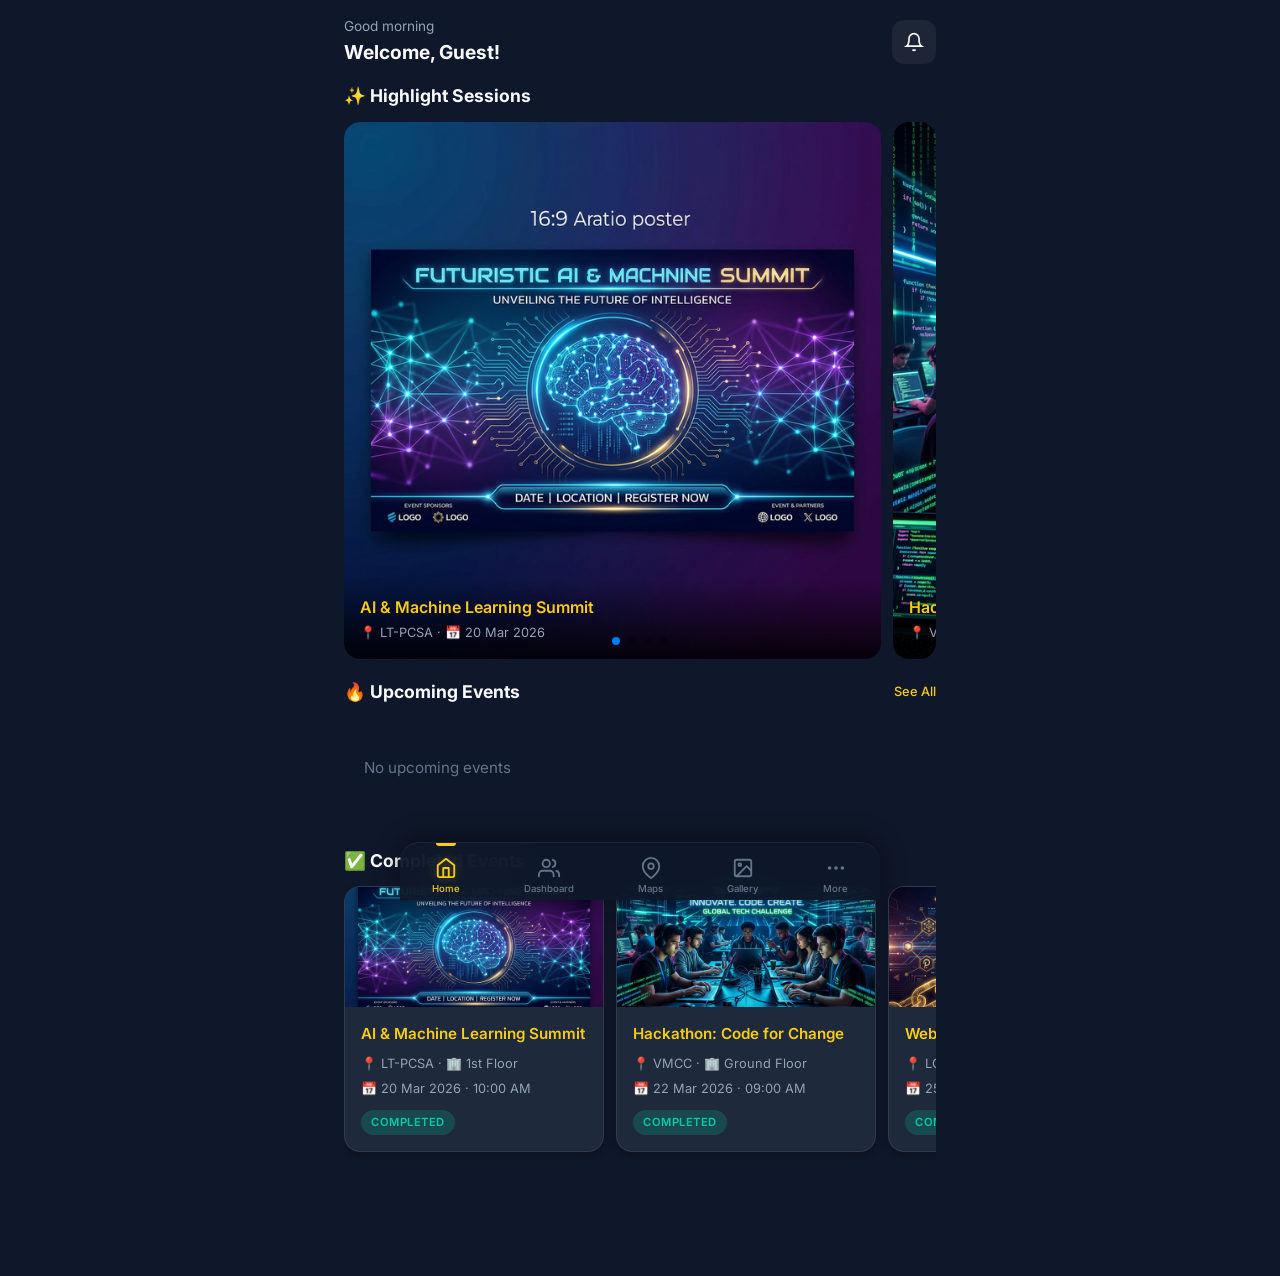
==== index.html @ ccb21870 "First commit" ====
<!DOCTYPE html>
<html lang="en">
<head>
  <meta charset="UTF-8">
  <meta name="viewport" content="width=device-width, initial-scale=1.0, maximum-scale=1.0, user-scalable=no">
  <title>CampusVibe — College Events</title>
  <meta name="description" content="Discover and join exciting college events, hackathons, seminars, and workshops">
  <link rel="stylesheet" href="styles/main.css">
  <link rel="stylesheet" href="https://cdn.jsdelivr.net/npm/swiper@11/swiper-bundle.min.css">
  <link rel="manifest" href="manifest.json">
  <meta name="theme-color" content="#0a0a1a">
</head>
<body>

  <div class="container page">
    <!-- Top Bar -->
    <div class="top-bar">
      <div class="top-bar__greeting">
        <p class="text-sm" id="greetingTime">Good morning</p>
        <h2 id="greetingName">Welcome!</h2>
      </div>
      <div class="top-bar__actions">
        <a href="profile.html" class="btn btn-icon btn-ghost">
          <svg width="20" height="20" viewBox="0 0 24 24" fill="none" stroke="currentColor" stroke-width="2"><path d="M18 8A6 6 0 0 0 6 8c0 7-3 9-3 9h18s-3-2-3-9"/><path d="M13.73 21a2 2 0 0 1-3.46 0"/></svg>
        </a>
      </div>
    </div>

    <!-- Immediate Notices -->
    <div id="noticeSection"></div>

    <!-- Featured Slider -->
    <section class="mb-20">
      <div class="section-title">
        <span>✨ Highlight Sessions</span>
      </div>
      <div class="swiper featured-swiper">
        <div class="swiper-wrapper" id="featuredSlider"></div>
        <div class="swiper-pagination"></div>
      </div>
    </section>

    <!-- Upcoming Events -->
    <section class="mb-20">
      <div class="section-title">
        <span>🔥 Upcoming Events</span>
        <a href="#" class="see-all">See All</a>
      </div>
      <div class="scroll-row" id="upcomingEvents"></div>
    </section>

    <!-- Completed Events -->
    <section class="mb-20">
      <div class="section-title">
        <span>✅ Completed Events</span>
      </div>
      <div class="scroll-row" id="completedEvents"></div>
    </section>
  </div>

  <script src="https://cdn.jsdelivr.net/npm/swiper@11/swiper-bundle.min.js"></script>
  <script src="js/data.js"></script>
  <script src="js/auth.js"></script>
  <script src="js/nav.js"></script>
  <script src="js/home.js"></script>
</body>
</html>
---- styles/main.css ----
/* ============================================================
   main.css — College Event Management Platform Design System
   Mobile-first • Dark Theme • Yellow Accent • Glassmorphism
   ============================================================ */

/* ---------- Google Fonts ---------- */
@import url('https://fonts.googleapis.com/css2?family=Inter:wght@300;400;500;600;700;800&display=swap');

/* ---------- CSS Variables ---------- */
:root {
  --accent:          #FACC15;
  --accent-dark:     #EAB308;
  --accent-glow:     rgba(250, 204, 21, 0.3);
  --bg-primary:      #0F172A;
  --bg-secondary:    #1E293B;
  --bg-card:         #1E293B;
  --bg-card-hover:   #253449;
  --bg-glass:        rgba(30, 41, 59, 0.8);
  --border-glass:    rgba(255, 255, 255, 0.08);
  --text-primary:    #F8FAFC;
  --text-secondary:  #94A3B8;
  --text-muted:      #64748B;
  --success:         #22C55E;
  --danger:          #EF4444;
  --info:            #6366F1;
  --warning:         #F59E0B;
  --radius-sm:       8px;
  --radius-md:       12px;
  --radius-lg:       16px;
  --radius-xl:       24px;
  --radius-full:     50px;
  --shadow-sm:       0 2px 8px rgba(0,0,0,0.3);
  --shadow-md:       0 4px 20px rgba(0,0,0,0.4);
  --shadow-lg:       0 8px 40px rgba(0,0,0,0.5);
  --shadow-glow:     0 0 20px var(--accent-glow);
  --transition:      all 0.25s cubic-bezier(0.4, 0, 0.2, 1);
  --nav-height:      72px;
  --font:            'Inter', -apple-system, BlinkMacSystemFont, sans-serif;
}

/* ---------- Reset ---------- */
*, *::before, *::after { box-sizing: border-box; margin: 0; padding: 0; }

html {
  font-size: 16px;
  scroll-behavior: smooth;
  -webkit-tap-highlight-color: transparent;
}

body {
  font-family: var(--font);
  background: var(--bg-primary);
  color: var(--text-primary);
  min-height: 100vh;
  padding-bottom: calc(var(--nav-height) + 24px);
  line-height: 1.5;
  -webkit-font-smoothing: antialiased;
  -moz-osx-font-smoothing: grayscale;
  overflow-x: hidden;
}

body.no-navbar { padding-bottom: 0; }

a { color: var(--accent); text-decoration: none; transition: var(--transition); }
a:hover { opacity: 0.85; }

img { max-width: 100%; height: auto; display: block; }
ul { list-style: none; }

/* ---------- Scrollbar ---------- */
::-webkit-scrollbar { width: 4px; height: 4px; }
::-webkit-scrollbar-track { background: transparent; }
::-webkit-scrollbar-thumb { background: var(--accent); border-radius: 4px; }

/* ---------- Layout ---------- */
.container { width: 100%; max-width: 480px; margin: 0 auto; padding: 0 16px; }
.page { padding: 12px 0; animation: fadeInUp 0.35s ease; }

/* ---------- Glassmorphism Card ---------- */
.glass-card {
  background: var(--bg-card);
  backdrop-filter: blur(16px);
  -webkit-backdrop-filter: blur(16px);
  border: 1px solid var(--border-glass);
  border-radius: var(--radius-lg);
  padding: 16px;
  box-shadow: var(--shadow-md);
  transition: var(--transition);
}
.glass-card:hover { background: var(--bg-card-hover); box-shadow: var(--shadow-lg); }

/* ---------- Typography ---------- */
.section-title {
  font-size: 1.1rem;
  font-weight: 700;
  margin-bottom: 12px;
  display: flex;
  align-items: center;
  justify-content: space-between;
}
.section-title .see-all { font-size: 0.8rem; font-weight: 500; color: var(--accent); }

h1 { font-size: 1.5rem; font-weight: 800; }
h2 { font-size: 1.25rem; font-weight: 700; }
h3 { font-size: 1.1rem; font-weight: 600; }
.text-accent { color: var(--accent); }
.text-muted  { color: var(--text-secondary); }
.text-sm     { font-size: 0.85rem; }
.text-xs     { font-size: 0.75rem; }

/* ---------- Buttons ---------- */
.btn {
  display: inline-flex;
  align-items: center;
  justify-content: center;
  gap: 8px;
  height: 48px;
  padding: 0 24px;
  border: none;
  border-radius: var(--radius-md);
  font-family: var(--font);
  font-size: 0.9rem;
  font-weight: 600;
  cursor: pointer;
  transition: var(--transition);
  text-align: center;
  line-height: 1;
  white-space: nowrap;
}
.btn:active { transform: scale(0.98); }

.btn-primary {
  background: var(--accent);
  color: #000;
  box-shadow: 0 4px 14px rgba(250, 204, 21, 0.3);
}
.btn-primary:hover { background: var(--accent-dark); box-shadow: 0 6px 20px rgba(250, 204, 21, 0.4); }

.btn-outline {
  background: transparent;
  color: var(--text-primary);
  border: 1px solid #334155;
}
.btn-outline:hover { background: rgba(255,255,255,0.06); border-color: #475569; }

.btn-ghost {
  background: rgba(255,255,255,0.06);
  color: var(--text-primary);
}
.btn-ghost:hover { background: rgba(255,255,255,0.1); }

.btn-danger {
  background: var(--danger);
  color: #fff;
}

.btn-success {
  background: var(--success);
  color: #000;
}

.btn-sm { height: 36px; padding: 0 14px; font-size: 0.8rem; border-radius: var(--radius-sm); }
.btn-block { width: 100%; }
.btn-icon {
  width: 44px; height: 44px; padding: 0; border-radius: var(--radius-md);
  display: inline-flex; align-items: center; justify-content: center;
}

/* ---------- Inputs ---------- */
.form-group { margin-bottom: 16px; }
.form-group label {
  display: block;
  font-size: 0.85rem;
  font-weight: 500;
  color: var(--text-secondary);
  margin-bottom: 6px;
}
.form-input, .form-select, .form-textarea {
  width: 100%;
  height: 48px;
  padding: 0 16px;
  background: rgba(15, 23, 42, 0.6);
  border: 1px solid #334155;
  border-radius: var(--radius-md);
  color: var(--text-primary);
  font-family: var(--font);
  font-size: 0.9rem;
  transition: var(--transition);
  outline: none;
}
.form-input::placeholder { color: var(--text-muted); }
.form-input:focus, .form-select:focus, .form-textarea:focus {
  border-color: var(--accent);
  box-shadow: 0 0 0 3px rgba(250, 204, 21, 0.15);
}
.form-select { appearance: none; cursor: pointer; }
.form-textarea { resize: vertical; min-height: 80px; height: auto; padding: 14px 16px; }

/* ---------- Badges ---------- */
.badge {
  display: inline-flex;
  align-items: center;
  padding: 4px 10px;
  border-radius: var(--radius-full);
  font-size: 0.7rem;
  font-weight: 600;
  text-transform: uppercase;
  letter-spacing: 0.5px;
}
.badge--upcoming { background: rgba(108, 99, 255, 0.2); color: #a29bfe; }
.badge--completed { background: rgba(0, 201, 167, 0.2); color: #00C9A7; }
.badge--live { background: rgba(255, 71, 87, 0.2); color: #FF4757; }
.badge--admin { background: rgba(255, 212, 0, 0.2); color: var(--accent); }
.badge--teacher { background: rgba(0, 201, 167, 0.2); color: #00C9A7; }
.badge--student { background: rgba(108, 99, 255, 0.2); color: #6C63FF; }
.badge--category {
  background: rgba(255,255,255,0.08);
  color: var(--text-secondary);
  cursor: pointer;
  transition: var(--transition);
}
.badge--category.active,
.badge--category:hover {
  background: var(--accent);
  color: #000;
}

/* ---------- Top Bar ---------- */
.top-bar {
  display: flex;
  align-items: center;
  justify-content: space-between;
  padding: 16px 0;
}
.top-bar__greeting .text-sm { color: var(--text-secondary); }
.top-bar__greeting h2 { font-size: 1.2rem; margin-top: 2px; }
.top-bar__actions { display: flex; gap: 8px; }

/* ---------- Event Card ---------- */
.event-card {
  background: var(--bg-card);
  border: 1px solid var(--border-glass);
  border-radius: var(--radius-lg);
  overflow: hidden;
  box-shadow: var(--shadow-sm);
  transition: var(--transition);
  cursor: pointer;
}
.event-card:hover { transform: translateY(-3px); box-shadow: var(--shadow-md); }
.event-card__image {
  width: 100%;
  height: 160px;
  object-fit: cover;
  background: linear-gradient(135deg, #1E293B, #0F172A);
}
.event-card__body { padding: 16px; }
.event-card__title {
  font-size: 0.95rem;
  font-weight: 600;
  margin-bottom: 8px;
  display: -webkit-box;
  -webkit-line-clamp: 2;
  line-clamp: 2;
  -webkit-box-orient: vertical;
  overflow: hidden;
}
.event-card__meta {
  display: flex;
  flex-direction: column;
  gap: 6px;
  font-size: 0.8rem;
  color: var(--text-secondary);
}
.event-card__meta span { display: flex; align-items: center; gap: 8px; }
.event-card__footer {
  display: flex;
  justify-content: space-between;
  align-items: center;
  margin-top: 12px;
}

/* Horizontal scroll card (smaller) */
.event-card--horizontal {
  min-width: 260px;
  flex-shrink: 0;
}
.event-card--horizontal .event-card__image { height: 120px; }

/* ---------- Swiper / Slider ---------- */
.swiper { width: 100%; border-radius: var(--radius-lg); overflow: hidden; }
.swiper-slide { border-radius: var(--radius-lg); overflow: hidden; }
.swiper-pagination-bullet { background: rgba(255,255,255,0.4); opacity: 1; }
.swiper-pagination-bullet-active { background: var(--accent); width: 20px; border-radius: 10px; }

.slider-card {
  position: relative;
  height: 200px;
  border-radius: var(--radius-lg);
  overflow: hidden;
}
.slider-card__img {
  width: 100%;
  height: 100%;
  object-fit: cover;
}
.slider-card__overlay {
  position: absolute;
  bottom: 0;
  left: 0;
  right: 0;
  padding: 16px;
  background: linear-gradient(transparent, rgba(0,0,0,0.85));
}
.slider-card__overlay h3 { font-size: 1rem; margin-bottom: 4px; }
.slider-card__overlay p  { font-size: 0.8rem; color: var(--text-secondary); }

/* ---------- Horizontal Scroll Container ---------- */
.scroll-row {
  display: flex;
  gap: 12px;
  overflow-x: auto;
  padding-bottom: 8px;
  scroll-snap-type: x mandatory;
}
.scroll-row > * { scroll-snap-align: start; }
.scroll-row::-webkit-scrollbar { display: none; }

/* ---------- Category Pills ---------- */
.category-pills {
  display: flex;
  gap: 8px;
  overflow-x: auto;
  padding: 8px 0;
}
.category-pills::-webkit-scrollbar { display: none; }

/* ---------- Bottom Navigation ---------- */
.bottom-nav {
  position: fixed;
  bottom: 0;
  left: 50%;
  transform: translateX(-50%);
  width: 100%;
  max-width: 480px;
  display: flex;
  justify-content: space-around;
  align-items: center;
  padding: 10px 0 env(safe-area-inset-bottom, 8px);
  background: rgba(15, 23, 42, 0.92);
  backdrop-filter: blur(24px);
  -webkit-backdrop-filter: blur(24px);
  border-top: 1px solid rgba(255,255,255,0.06);
  border-radius: 20px 20px 0 0;
  box-shadow: 0 -4px 24px rgba(0,0,0,0.4);
  z-index: 1000;
}
.bottom-nav__item {
  display: flex;
  flex-direction: column;
  align-items: center;
  gap: 3px;
  color: var(--text-muted);
  font-size: 0.6rem;
  font-weight: 500;
  transition: var(--transition);
  padding: 4px 10px;
  position: relative;
}
.bottom-nav__item svg { width: 22px; height: 22px; }
.bottom-nav__item.active,
.bottom-nav__item:hover {
  color: var(--accent);
}
.bottom-nav__item.active::after {
  content: '';
  position: absolute;
  top: -10px;
  width: 20px;
  height: 3px;
  background: var(--accent);
  border-radius: 0 0 3px 3px;
}
.bottom-nav__item.active svg { filter: drop-shadow(0 0 6px var(--accent-glow)); }

/* ---------- Login Page ---------- */
.login-page {
  min-height: 100vh;
  display: flex;
  flex-direction: column;
  justify-content: center;
  align-items: center;
  padding: 24px;
}
.login-card {
  width: 100%;
  max-width: 400px;
  text-align: center;
}
.login-card__logo {
  width: 80px;
  height: 80px;
  margin: 0 auto 16px;
  background: var(--accent);
  border-radius: var(--radius-xl);
  display: flex;
  align-items: center;
  justify-content: center;
  font-size: 2rem;
  box-shadow: var(--shadow-glow);
}
.login-card h1 { margin-bottom: 4px; }
.login-card .subtitle { color: var(--text-secondary); font-size: 0.9rem; margin-bottom: 32px; }
.login-card .form-group { text-align: left; }
.login-card__divider {
  display: flex;
  align-items: center;
  gap: 12px;
  margin: 20px 0;
  color: var(--text-muted);
  font-size: 0.8rem;
}
.login-card__divider::before,
.login-card__divider::after {
  content: '';
  flex: 1;
  height: 1px;
  background: rgba(255,255,255,0.1);
}
.login-card__footer { margin-top: 24px; font-size: 0.85rem; color: var(--text-secondary); }
.login-card__footer a { font-weight: 600; }
.login-card__error {
  background: rgba(255,71,87,0.1);
  border: 1px solid rgba(255,71,87,0.3);
  color: var(--danger);
  padding: 10px;
  border-radius: var(--radius-md);
  font-size: 0.85rem;
  margin-bottom: 16px;
  display: none;
}

/* ---------- Profile Page ---------- */
.profile-header {
  text-align: center;
  padding: 24px 0;
}
.profile-avatar {
  width: 100px;
  height: 100px;
  border-radius: 50%;
  margin: 0 auto 16px;
  background: linear-gradient(135deg, var(--accent), #FF6B35);
  display: flex;
  align-items: center;
  justify-content: center;
  font-size: 2.5rem;
  font-weight: 700;
  color: #000;
  box-shadow: 0 0 30px var(--accent-glow);
}
.profile-name { font-size: 1.3rem; font-weight: 700; margin-bottom: 4px; }
.profile-email { color: var(--text-secondary); font-size: 0.9rem; }
.profile-actions {
  display: flex;
  flex-direction: column;
  gap: 10px;
  margin-top: 20px;
}
.profile-action {
  display: flex;
  align-items: center;
  gap: 14px;
  padding: 16px;
  background: var(--bg-glass);
  border: 1px solid var(--border-glass);
  border-radius: var(--radius-lg);
  cursor: pointer;
  transition: var(--transition);
}
.profile-action:hover { background: var(--bg-card-hover); }
.profile-action__icon {
  width: 44px;
  height: 44px;
  border-radius: var(--radius-md);
  display: flex;
  align-items: center;
  justify-content: center;
  font-size: 1.2rem;
}
.profile-action__text { flex: 1; }
.profile-action__text h4 { font-size: 0.95rem; font-weight: 600; }
.profile-action__text p { font-size: 0.8rem; color: var(--text-secondary); }
.profile-action__arrow { color: var(--text-muted); font-size: 1.2rem; }

/* ---------- Venue Cards ---------- */
.venue-grid {
  display: grid;
  grid-template-columns: repeat(2, 1fr);
  gap: 12px;
}
.venue-card {
  background: var(--bg-card);
  border: 1px solid var(--border-glass);
  border-radius: var(--radius-lg);
  padding: 20px;
  text-align: center;
  box-shadow: var(--shadow-sm);
  transition: var(--transition);
}
.venue-card:hover { background: var(--bg-card-hover); transform: translateY(-3px); box-shadow: var(--shadow-md); }
.venue-card__icon { font-size: 2.8rem; margin-bottom: 12px; }
.venue-card__name { font-size: 0.95rem; font-weight: 600; margin-bottom: 6px; }
.venue-card__building { font-size: 0.78rem; color: var(--text-secondary); margin-bottom: 12px; }
.venue-card__capacity { font-size: 0.72rem; color: var(--text-muted); margin-bottom: 12px; }

/* ---------- FAQ Accordion ---------- */
.accordion { display: flex; flex-direction: column; gap: 8px; }
.accordion-item {
  background: var(--bg-glass);
  border: 1px solid var(--border-glass);
  border-radius: var(--radius-md);
  overflow: hidden;
}
.accordion-header {
  display: flex;
  align-items: center;
  justify-content: space-between;
  padding: 16px;
  cursor: pointer;
  transition: var(--transition);
  font-weight: 600;
  font-size: 0.95rem;
}
.accordion-header:hover { background: var(--bg-card-hover); }
.accordion-header .icon { transition: transform 0.3s; color: var(--accent); }
.accordion-item.active .accordion-header .icon { transform: rotate(45deg); }
.accordion-body {
  max-height: 0;
  overflow: hidden;
  transition: max-height 0.4s ease;
}
.accordion-body__inner { padding: 0 16px 16px; color: var(--text-secondary); font-size: 0.9rem; line-height: 1.7; }

/* ---------- Social Icons ---------- */
.social-icons {
  display: flex;
  justify-content: center;
  gap: 16px;
  margin-top: 16px;
}
.social-icon {
  width: 44px; height: 44px;
  border-radius: 50%;
  display: flex; align-items: center; justify-content: center;
  background: rgba(255,255,255,0.08);
  color: var(--text-primary);
  font-size: 1.2rem;
  transition: var(--transition);
}
.social-icon:hover { background: var(--accent); color: #000; }

/* ---------- Dashboard Stats ---------- */
.stats-grid {
  display: grid;
  grid-template-columns: repeat(2, 1fr);
  gap: 12px;
  margin-bottom: 20px;
}
.stat-card {
  background: var(--bg-card);
  border: 1px solid var(--border-glass);
  border-radius: var(--radius-lg);
  padding: 16px;
  text-align: center;
  box-shadow: var(--shadow-sm);
}
.stat-card__value {
  font-size: 1.8rem;
  font-weight: 800;
  color: var(--accent);
  line-height: 1;
}
.stat-card__label {
  font-size: 0.75rem;
  color: var(--text-secondary);
  margin-top: 6px;
  text-transform: uppercase;
  letter-spacing: 0.5px;
}

/* ---------- Data Table ---------- */
.data-list { display: flex; flex-direction: column; gap: 10px; }
.data-item {
  background: var(--bg-card);
  border: 1px solid var(--border-glass);
  border-radius: var(--radius-lg);
  padding: 16px;
  box-shadow: var(--shadow-sm);
  transition: var(--transition);
}
.data-item:hover { background: var(--bg-card-hover); }
.data-item__header {
  display: flex;
  justify-content: space-between;
  align-items: flex-start;
  margin-bottom: 8px;
}
.data-item__title { font-weight: 600; font-size: 0.95rem; flex: 1; }
.data-item__actions { display: flex; gap: 6px; }
.data-item__meta { font-size: 0.8rem; color: var(--text-secondary); margin-top: 4px; }

/* ---------- Student List Inside Event ---------- */
.student-list { margin-top: 10px; }
.student-chip {
  display: inline-flex;
  align-items: center;
  gap: 6px;
  padding: 6px 12px;
  background: rgba(108,99,255,0.15);
  border-radius: var(--radius-full);
  font-size: 0.8rem;
  margin: 4px 4px 4px 0;
}
.student-chip .remove-btn {
  background: none; border: none; color: var(--danger);
  cursor: pointer; font-size: 1rem; line-height: 1;
  padding: 0 2px;
}

/* ---------- Event Detail Page ---------- */
.event-detail__hero {
  position: relative;
  height: 240px;
  border-radius: 0 0 var(--radius-xl) var(--radius-xl);
  overflow: hidden;
}
.event-detail__hero img {
  width: 100%;
  height: 100%;
  object-fit: cover;
}
.event-detail__hero-overlay {
  position: absolute;
  inset: 0;
  background: linear-gradient(transparent 40%, rgba(10,10,26,0.95));
}
.event-detail__back {
  position: absolute;
  top: 16px;
  left: 16px;
  z-index: 2;
}
.event-detail__content { padding: 20px 16px; margin-top: -40px; position: relative; z-index: 2; }
.event-detail__title { font-size: 1.3rem; font-weight: 700; margin-bottom: 12px; }
.event-detail__info {
  display: flex;
  flex-direction: column;
  gap: 8px;
  margin-bottom: 20px;
}
.event-detail__info-item {
  display: flex;
  align-items: center;
  gap: 10px;
  font-size: 0.9rem;
  color: var(--text-secondary);
}
.event-detail__info-item svg { width: 18px; height: 18px; color: var(--accent); flex-shrink: 0; }
.event-detail__description {
  font-size: 0.9rem;
  color: var(--text-secondary);
  line-height: 1.7;
  margin-bottom: 24px;
}
.event-detail__speaker {
  display: flex;
  align-items: center;
  gap: 14px;
  padding: 16px;
  background: var(--bg-glass);
  border: 1px solid var(--border-glass);
  border-radius: var(--radius-lg);
  margin-bottom: 24px;
}
.event-detail__speaker-avatar {
  width: 56px;
  height: 56px;
  border-radius: 50%;
  background: linear-gradient(135deg, var(--info), #a29bfe);
  display: flex;
  align-items: center;
  justify-content: center;
  font-size: 1.5rem;
  font-weight: 700;
  color: #fff;
  flex-shrink: 0;
}
.event-detail__speaker-info h4 { font-size: 0.95rem; }
.event-detail__speaker-info p { font-size: 0.8rem; color: var(--text-secondary); }
.event-detail__actions { display: flex; gap: 10px; }

/* ---------- Search Bar ---------- */
.search-bar {
  position: relative;
  margin-bottom: 16px;
}
.search-bar input { padding-left: 44px; }
.search-bar svg {
  position: absolute;
  left: 14px;
  top: 50%;
  transform: translateY(-50%);
  width: 18px;
  height: 18px;
  color: var(--text-muted);
}

/* ---------- Tabs ---------- */
.tabs {
  display: flex;
  gap: 0;
  margin-bottom: 16px;
  background: rgba(255,255,255,0.04);
  border-radius: var(--radius-full);
  padding: 4px;
}
.tab {
  flex: 1;
  padding: 10px;
  text-align: center;
  border-radius: var(--radius-full);
  font-size: 0.85rem;
  font-weight: 600;
  color: var(--text-secondary);
  cursor: pointer;
  transition: var(--transition);
  border: none;
  background: none;
  font-family: var(--font);
}
.tab.active { background: var(--accent); color: #000; }
.tab:hover:not(.active) { color: var(--text-primary); }

/* ---------- Empty State ---------- */
.empty-state {
  text-align: center;
  padding: 40px 20px;
  color: var(--text-muted);
}
.empty-state__icon { font-size: 3rem; margin-bottom: 12px; }
.empty-state__text { font-size: 0.95rem; }

/* ---------- Toast ---------- */
.toast {
  position: fixed;
  top: 20px;
  left: 50%;
  transform: translateX(-50%) translateY(-100px);
  padding: 14px 24px;
  border-radius: var(--radius-full);
  font-size: 0.9rem;
  font-weight: 500;
  z-index: 9999;
  display: flex;
  align-items: center;
  gap: 12px;
  transition: transform 0.3s ease;
  max-width: 90%;
}
.toast.show { transform: translateX(-50%) translateY(0); }
.toast--success { background: var(--success); color: #000; }
.toast--error   { background: var(--danger); color: #fff; }
.toast--info    { background: var(--info); color: #fff; }
.toast__close {
  background: none; border: none; color: inherit;
  font-size: 1.2rem; cursor: pointer; padding: 0;
  line-height: 1;
}

/* ---------- Modal ---------- */
.modal-overlay {
  position: fixed;
  inset: 0;
  background: rgba(0,0,0,0.6);
  backdrop-filter: blur(4px);
  display: flex;
  align-items: flex-end;
  justify-content: center;
  z-index: 2000;
  opacity: 0;
  transition: opacity 0.3s;
}
.modal-overlay.show { opacity: 1; }
.modal {
  width: 100%;
  max-width: 480px;
  max-height: 85vh;
  background: var(--bg-primary);
  border: 1px solid var(--border-glass);
  border-radius: var(--radius-xl) var(--radius-xl) 0 0;
  overflow-y: auto;
  transform: translateY(100%);
  transition: transform 0.35s cubic-bezier(0.32, 0.72, 0, 1);
}
.modal-overlay.show .modal { transform: translateY(0); }
.modal__header {
  display: flex;
  justify-content: space-between;
  align-items: center;
  padding: 20px;
  border-bottom: 1px solid rgba(255,255,255,0.06);
  position: sticky;
  top: 0;
  background: var(--bg-primary);
  z-index: 1;
}
.modal__close {
  background: rgba(255,255,255,0.06); border: none; color: var(--text-secondary);
  width: 36px; height: 36px; border-radius: var(--radius-sm);
  font-size: 1.3rem; cursor: pointer; display: flex; align-items: center; justify-content: center;
  transition: var(--transition);
}
.modal__close:hover { background: rgba(255,255,255,0.1); }
.modal__body { padding: 20px; }
.modal__footer { padding: 16px 20px; border-top: 1px solid rgba(255,255,255,0.06); }

/* ---------- Animations ---------- */
@keyframes fadeInUp {
  from { opacity: 0; transform: translateY(20px); }
  to   { opacity: 1; transform: translateY(0); }
}
@keyframes fadeIn {
  from { opacity: 0; }
  to   { opacity: 1; }
}
@keyframes slideUp {
  from { transform: translateY(100%); }
  to   { transform: translateY(0); }
}
@keyframes pulse {
  0%, 100% { transform: scale(1); }
  50%      { transform: scale(1.05); }
}
@keyframes shimmer {
  0%   { background-position: -200px 0; }
  100% { background-position: calc(200px + 100%) 0; }
}

.animate-fadeIn   { animation: fadeIn 0.4s ease; }
.animate-fadeInUp { animation: fadeInUp 0.4s ease; }
.animate-pulse    { animation: pulse 2s infinite; }

/* Staggered animation for lists */
.stagger > *:nth-child(1) { animation-delay: 0.05s; }
.stagger > *:nth-child(2) { animation-delay: 0.1s; }
.stagger > *:nth-child(3) { animation-delay: 0.15s; }
.stagger > *:nth-child(4) { animation-delay: 0.2s; }
.stagger > *:nth-child(5) { animation-delay: 0.25s; }
.stagger > *:nth-child(6) { animation-delay: 0.3s; }

/* ---------- Utility ---------- */
.mt-8  { margin-top: 8px; }
.mt-12 { margin-top: 12px; }
.mt-16 { margin-top: 16px; }
.mt-20 { margin-top: 20px; }
.mt-24 { margin-top: 24px; }
.mb-8  { margin-bottom: 8px; }
.mb-12 { margin-bottom: 12px; }
.mb-16 { margin-bottom: 16px; }
.mb-20 { margin-bottom: 20px; }
.flex { display: flex; }
.flex-col { flex-direction: column; }
.items-center { align-items: center; }
.justify-between { justify-content: space-between; }
.gap-8 { gap: 8px; }
.gap-12 { gap: 12px; }
.gap-16 { gap: 16px; }
.hidden { display: none !important; }

/* ---------- Image placeholder ---------- */
.img-placeholder {
  width: 100%;
  height: 100%;
  background: linear-gradient(135deg, #1E293B 0%, #0F172A 50%, #1E293B 100%);
  display: flex;
  align-items: center;
  justify-content: center;
  color: var(--text-muted);
  font-size: 2rem;
}

/* ---------- Loading Skeleton ---------- */
.skeleton {
  background: linear-gradient(90deg, #1E293B 25%, #2D3B50 50%, #1E293B 75%);
  background-size: 200% 100%;
  animation: shimmer 1.5s infinite;
  border-radius: var(--radius-md);
}
.skeleton--text { height: 14px; margin-bottom: 8px; width: 80%; }
.skeleton--title { height: 20px; margin-bottom: 12px; width: 60%; }
.skeleton--img { width: 100%; height: 160px; border-radius: var(--radius-lg); }
.skeleton--card { width: 100%; height: 200px; border-radius: var(--radius-lg); }

/* ---------- Registration Tabs ---------- */
.register-card { max-width: 440px; }
.register-tabs {
  display: flex;
  gap: 0;
  margin-bottom: 24px;
  background: rgba(255,255,255,0.04);
  border-radius: var(--radius-full);
  padding: 4px;
}
.register-tab {
  flex: 1;
  padding: 12px 8px;
  text-align: center;
  border-radius: var(--radius-full);
  font-size: 0.85rem;
  font-weight: 600;
  color: var(--text-secondary);
  cursor: pointer;
  transition: var(--transition);
  border: none;
  background: none;
  font-family: var(--font);
}
.register-tab.active {
  background: var(--accent);
  color: #000;
  box-shadow: var(--shadow-glow);
}
.register-tab:hover:not(.active) {
  color: var(--text-primary);
  background: rgba(255,255,255,0.06);
}

.coordinator-section {
  background: rgba(255,255,255,0.04);
  border: 1px solid rgba(255,255,255,0.08);
  border-radius: var(--radius-md);
  padding: 16px;
  margin-bottom: 16px;
}
.coordinator-section__title {
  font-size: 0.9rem;
  font-weight: 600;
  color: var(--accent);
  margin-bottom: 14px;
  padding-bottom: 8px;
  border-bottom: 1px solid rgba(255,255,255,0.06);
}

/* ---------- Coordinator Cards (Teacher Dashboard) ---------- */
.coordinator-cards {
  display: grid;
  grid-template-columns: repeat(2, 1fr);
  gap: 12px;
  margin-bottom: 20px;
}

.coordinator-card {
  padding: 18px 16px;
  display: flex;
  flex-direction: column;
  gap: 8px;
}

.coordinator-card__badge {
  font-size: 0.7rem;
  font-weight: 600;
  text-transform: uppercase;
  letter-spacing: 0.06em;
  color: var(--accent);
  background: rgba(255, 212, 0, 0.1);
  padding: 4px 10px;
  border-radius: var(--radius-full);
  align-self: flex-start;
}

.coordinator-card__name {
  font-size: 1rem;
  font-weight: 600;
  color: var(--text-primary);
}

.coordinator-card__phone {
  font-size: 0.85rem;
  color: var(--text-secondary);
}

/* ---------- Multi-Teacher Checkbox List ---------- */
.teacher-checkbox-list {
  display: flex;
  flex-direction: column;
  gap: 6px;
  max-height: 200px;
  overflow-y: auto;
  padding: 4px 0;
}

.teacher-checkbox {
  display: flex;
  align-items: center;
  gap: 10px;
  padding: 10px 12px;
  background: rgba(255,255,255,0.03);
  border: 1px solid rgba(255,255,255,0.08);
  border-radius: var(--radius-md);
  cursor: pointer;
  transition: var(--transition);
}

.teacher-checkbox:hover {
  background: rgba(255,255,255,0.06);
  border-color: rgba(255, 212, 0, 0.2);
}

.teacher-checkbox input[type="checkbox"] {
  width: 18px;
  height: 18px;
  accent-color: var(--accent);
  flex-shrink: 0;
}

.teacher-checkbox__name {
  font-size: 0.9rem;
  font-weight: 600;
  color: var(--text-primary);
}

.teacher-checkbox__email {
  font-size: 0.75rem;
  color: var(--text-muted);
  margin-left: auto;
}

/* ---------- Location Cards ---------- */
.location-grid {
  display: grid;
  grid-template-columns: repeat(2, 1fr);
  gap: 16px;
  margin-top: 8px;
  padding-bottom: var(--nav-height);
}

.loc-card {
  background: var(--bg-card);
  border: 1px solid rgba(255, 212, 0, 0.12);
  border-radius: var(--radius-lg);
  padding: 24px 20px;
  text-align: center;
  transition: var(--transition);
  position: relative;
  overflow: hidden;
}

.loc-card::before {
  content: '';
  position: absolute;
  top: 0; left: 0; right: 0;
  height: 3px;
  background: linear-gradient(90deg, transparent, var(--accent), transparent);
  opacity: 0.6;
}

.loc-card:hover {
  background: var(--bg-card-hover);
  border-color: rgba(255, 212, 0, 0.25);
  transform: translateY(-2px);
  box-shadow: 0 8px 30px rgba(255, 212, 0, 0.08);
}

.loc-card__icon {
  margin: 0 auto 14px;
  width: 56px;
  height: 56px;
  display: flex;
  align-items: center;
  justify-content: center;
}

.loc-card__icon svg {
  width: 48px;
  height: 48px;
}

.loc-card__place {
  font-size: 1.15rem;
  font-weight: 700;
  color: var(--text-primary);
  margin-bottom: 4px;
  letter-spacing: -0.01em;
}

.loc-card__event {
  font-size: 0.82rem;
  color: var(--accent);
  font-weight: 500;
  margin-bottom: 16px;
  opacity: 0.9;
}

.loc-card__details {
  display: flex;
  flex-direction: column;
  gap: 8px;
  text-align: left;
  background: rgba(255,255,255,0.03);
  border-radius: var(--radius-md);
  padding: 12px 14px;
}

.loc-card__detail {
  display: flex;
  justify-content: space-between;
  align-items: center;
}

.loc-card__label {
  font-size: 0.78rem;
  color: var(--text-muted);
  font-weight: 500;
  text-transform: uppercase;
  letter-spacing: 0.04em;
}

.loc-card__value {
  font-size: 0.85rem;
  color: var(--text-secondary);
  font-weight: 500;
}

/* ---------- Responsive ---------- */
@media (min-width: 480px) {
  .container { padding: 0 24px; }
  .venue-grid { grid-template-columns: repeat(3, 1fr); }
  .location-grid { grid-template-columns: repeat(2, 1fr); }
  .stats-grid { grid-template-columns: repeat(4, 1fr); }
}

/* ---------- Immediate Notice Banner ---------- */
.notice-banner {
  margin-bottom: 16px;
  border-radius: var(--radius-lg);
  background: var(--bg-card);
  border: 1px solid rgba(250, 204, 21, 0.2);
  overflow: hidden;
  box-shadow: 0 4px 16px rgba(250, 204, 21, 0.08);
}

.notice-banner__header {
  display: flex;
  align-items: center;
  justify-content: space-between;
  padding: 12px 16px;
  background: var(--accent);
  color: #000;
  font-size: 0.9rem;
  font-weight: 700;
}

.notice-banner__count {
  background: rgba(0, 0, 0, 0.15);
  color: #000;
  padding: 2px 10px;
  border-radius: 10px;
  font-size: 0.75rem;
  font-weight: 700;
}

.notice-card {
  padding: 14px 16px;
  border-top: 1px solid rgba(255, 255, 255, 0.06);
}

.notice-card:first-child {
  border-top: none;
}

.notice-card__title {
  font-size: 0.9rem;
  font-weight: 700;
  color: var(--text-primary);
  margin-bottom: 4px;
}

.notice-card__msg {
  font-size: 0.82rem;
  color: var(--text-secondary);
  line-height: 1.5;
  margin-bottom: 6px;
}

.notice-card__date {
  font-size: 0.72rem;
  color: var(--text-muted);
}

/* ---------- Gallery Page ---------- */
.gallery-swiper {
  border-radius: var(--radius-lg);
  overflow: hidden;
}

.gallery-slide {
  position: relative;
  border-radius: var(--radius-lg);
  overflow: hidden;
  cursor: pointer;
  height: 220px;
}

.gallery-slide__img {
  width: 100%;
  height: 100%;
  object-fit: cover;
  transition: transform 0.5s ease;
}

.gallery-slide:hover .gallery-slide__img {
  transform: scale(1.05);
}

.gallery-slide__overlay {
  position: absolute;
  bottom: 0;
  left: 0;
  right: 0;
  padding: 16px;
  background: linear-gradient(transparent, rgba(0, 0, 0, 0.8));
}

.gallery-slide__overlay p {
  font-size: 0.85rem;
  font-weight: 600;
  color: #fff;
  margin: 0;
}

.gallery-slide__placeholder {
  width: 100%;
  height: 100%;
  display: flex;
  align-items: center;
  justify-content: center;
  background: rgba(255,255,255,0.04);
  font-size: 2.5rem;
  color: var(--text-muted);
}

/* Gallery Grid */
.gallery-grid {
  display: grid;
  grid-template-columns: repeat(2, 1fr);
  gap: 8px;
}

.gallery-item {
  position: relative;
  border-radius: var(--radius-md);
  overflow: hidden;
  cursor: pointer;
  aspect-ratio: 1;
  background: rgba(255,255,255,0.03);
}

.gallery-item img {
  width: 100%;
  height: 100%;
  object-fit: cover;
  transition: transform 0.4s ease;
}

.gallery-item:hover img {
  transform: scale(1.08);
}

.gallery-item__overlay {
  position: absolute;
  bottom: 0;
  left: 0;
  right: 0;
  padding: 8px 10px;
  background: linear-gradient(transparent, rgba(0, 0, 0, 0.75));
  opacity: 0;
  transition: opacity 0.3s ease;
}

.gallery-item:hover .gallery-item__overlay {
  opacity: 1;
}

.gallery-item__overlay span {
  font-size: 0.7rem;
  color: #fff;
  font-weight: 500;
}

.gallery-item__placeholder {
  width: 100%;
  height: 100%;
  display: flex;
  flex-direction: column;
  align-items: center;
  justify-content: center;
  gap: 6px;
  font-size: 2rem;
  color: var(--text-muted);
  text-align: center;
  padding: 12px;
}

.gallery-item__placeholder span {
  font-size: 0.65rem;
  color: var(--text-muted);
  line-height: 1.3;
}

/* Gallery Lightbox */
.gallery-lightbox {
  position: fixed;
  top: 0;
  left: 0;
  right: 0;
  bottom: 0;
  background: rgba(0, 0, 0, 0.95);
  z-index: 10000;
  display: flex;
  align-items: center;
  justify-content: center;
  opacity: 0;
  pointer-events: none;
  transition: opacity 0.3s ease;
}

.gallery-lightbox.active {
  opacity: 1;
  pointer-events: auto;
}

.gallery-lightbox__img {
  max-width: 90vw;
  max-height: 80vh;
  object-fit: contain;
  border-radius: var(--radius-md);
}

.gallery-lightbox__close {
  position: absolute;
  top: 16px;
  right: 16px;
  width: 44px;
  height: 44px;
  border-radius: 50%;
  border: none;
  background: rgba(255,255,255,0.15);
  color: #fff;
  font-size: 1.5rem;
  cursor: pointer;
  display: flex;
  align-items: center;
  justify-content: center;
  z-index: 2;
  transition: var(--transition);
}

.gallery-lightbox__close:hover {
  background: rgba(255,255,255,0.3);
}

.gallery-lightbox__prev,
.gallery-lightbox__next {
  position: absolute;
  top: 50%;
  transform: translateY(-50%);
  width: 48px;
  height: 48px;
  border-radius: 50%;
  border: none;
  background: rgba(255,255,255,0.1);
  color: #fff;
  font-size: 1.8rem;
  cursor: pointer;
  display: flex;
  align-items: center;
  justify-content: center;
  z-index: 2;
  transition: var(--transition);
}

.gallery-lightbox__prev { left: 12px; }
.gallery-lightbox__next { right: 12px; }

.gallery-lightbox__prev:hover,
.gallery-lightbox__next:hover {
  background: rgba(255, 212, 0, 0.3);
}

.gallery-lightbox__caption {
  position: absolute;
  bottom: 24px;
  left: 50%;
  transform: translateX(-50%);
  font-size: 0.9rem;
  color: rgba(255, 255, 255, 0.8);
  background: rgba(0, 0, 0, 0.5);
  padding: 8px 20px;
  border-radius: 20px;
  white-space: nowrap;
  max-width: 90vw;
  overflow: hidden;
  text-overflow: ellipsis;
}

@media (min-width: 480px) {
  .gallery-grid { grid-template-columns: repeat(3, 1fr); }
}

@media (min-width: 768px) {
  .container { max-width: 640px; }
  .slider-card { height: 280px; }
  .event-detail__hero { height: 320px; }
  .gallery-slide { height: 300px; }
  .gallery-grid { grid-template-columns: repeat(3, 1fr); gap: 12px; }
}
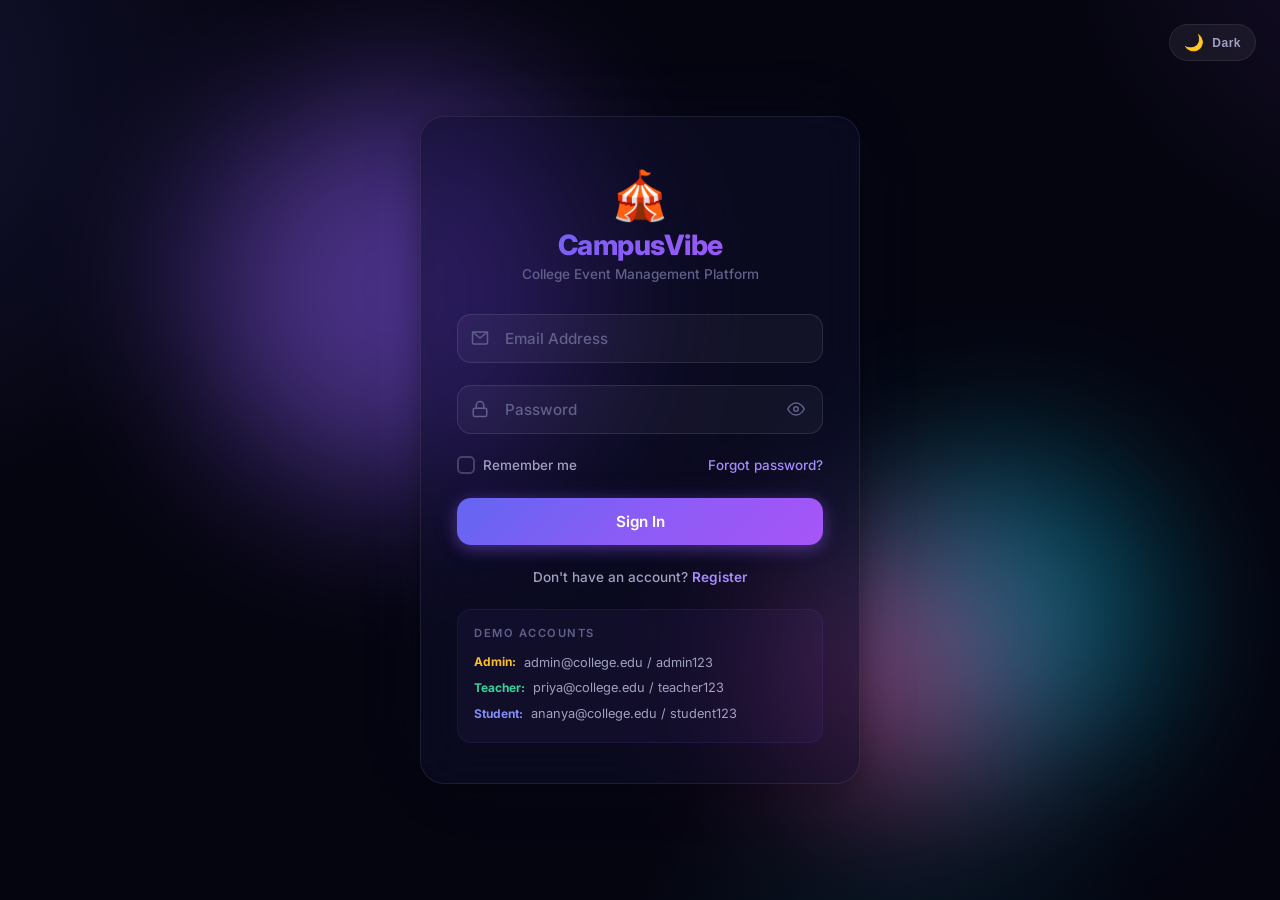
==== commit 88c24a98: "UI overhaul: responsive sliders, remove notification bell, redesign register page to match premium l" ====
--- a/index.html
+++ b/index.html
@@ -2,66 +2,34 @@
 <html lang="en">
 <head>
   <meta charset="UTF-8">
-  <meta name="viewport" content="width=device-width, initial-scale=1.0, maximum-scale=1.0, user-scalable=no">
-  <title>CampusVibe — College Events</title>
-  <meta name="description" content="Discover and join exciting college events, hackathons, seminars, and workshops">
-  <link rel="stylesheet" href="styles/main.css">
-  <link rel="stylesheet" href="https://cdn.jsdelivr.net/npm/swiper@11/swiper-bundle.min.css">
+  <meta name="viewport" content="width=device-width, initial-scale=1.0">
+  <title>CampusVibe — Redirecting...</title>
+  <meta name="description" content="CampusVibe — College Event Management Platform">
   <link rel="manifest" href="manifest.json">
-  <meta name="theme-color" content="#0a0a1a">
+  <meta name="theme-color" content="#0B0D1A">
+  <style>
+    body { background: #0B0D1A; display: flex; align-items: center; justify-content: center; height: 100vh; margin: 0; font-family: 'Inter', sans-serif; color: #F0F0F8; }
+    .loader { text-align: center; }
+    .loader__icon { font-size: 3rem; margin-bottom: 16px; animation: pulse 1.5s infinite; }
+    .loader__text { font-size: .9rem; color: #8B8FA3; }
+    @keyframes pulse { 0%,100% { transform: scale(1); } 50% { transform: scale(1.15); } }
+  </style>
 </head>
 <body>
-
-  <div class="container page">
-    <!-- Top Bar -->
-    <div class="top-bar">
-      <div class="top-bar__greeting">
-        <p class="text-sm" id="greetingTime">Good morning</p>
-        <h2 id="greetingName">Welcome!</h2>
-      </div>
-      <div class="top-bar__actions">
-        <a href="profile.html" class="btn btn-icon btn-ghost">
-          <svg width="20" height="20" viewBox="0 0 24 24" fill="none" stroke="currentColor" stroke-width="2"><path d="M18 8A6 6 0 0 0 6 8c0 7-3 9-3 9h18s-3-2-3-9"/><path d="M13.73 21a2 2 0 0 1-3.46 0"/></svg>
-        </a>
-      </div>
-    </div>
-
-    <!-- Immediate Notices -->
-    <div id="noticeSection"></div>
-
-    <!-- Featured Slider -->
-    <section class="mb-20">
-      <div class="section-title">
-        <span>✨ Highlight Sessions</span>
-      </div>
-      <div class="swiper featured-swiper">
-        <div class="swiper-wrapper" id="featuredSlider"></div>
-        <div class="swiper-pagination"></div>
-      </div>
-    </section>
-
-    <!-- Upcoming Events -->
-    <section class="mb-20">
-      <div class="section-title">
-        <span>🔥 Upcoming Events</span>
-        <a href="#" class="see-all">See All</a>
-      </div>
-      <div class="scroll-row" id="upcomingEvents"></div>
-    </section>
-
-    <!-- Completed Events -->
-    <section class="mb-20">
-      <div class="section-title">
-        <span>✅ Completed Events</span>
-      </div>
-      <div class="scroll-row" id="completedEvents"></div>
-    </section>
+  <div class="loader">
+    <div class="loader__icon">🎪</div>
+    <div class="loader__text">Redirecting to your dashboard...</div>
   </div>
-
-  <script src="https://cdn.jsdelivr.net/npm/swiper@11/swiper-bundle.min.js"></script>
   <script src="js/data.js"></script>
   <script src="js/auth.js"></script>
-  <script src="js/nav.js"></script>
-  <script src="js/home.js"></script>
+  <script>
+    // Redirect to the appropriate dashboard based on role
+    const user = getCurrentUser();
+    if (user) {
+      redirectToDashboard(user.role);
+    } else {
+      window.location.href = 'login.html';
+    }
+  </script>
 </body>
 </html>
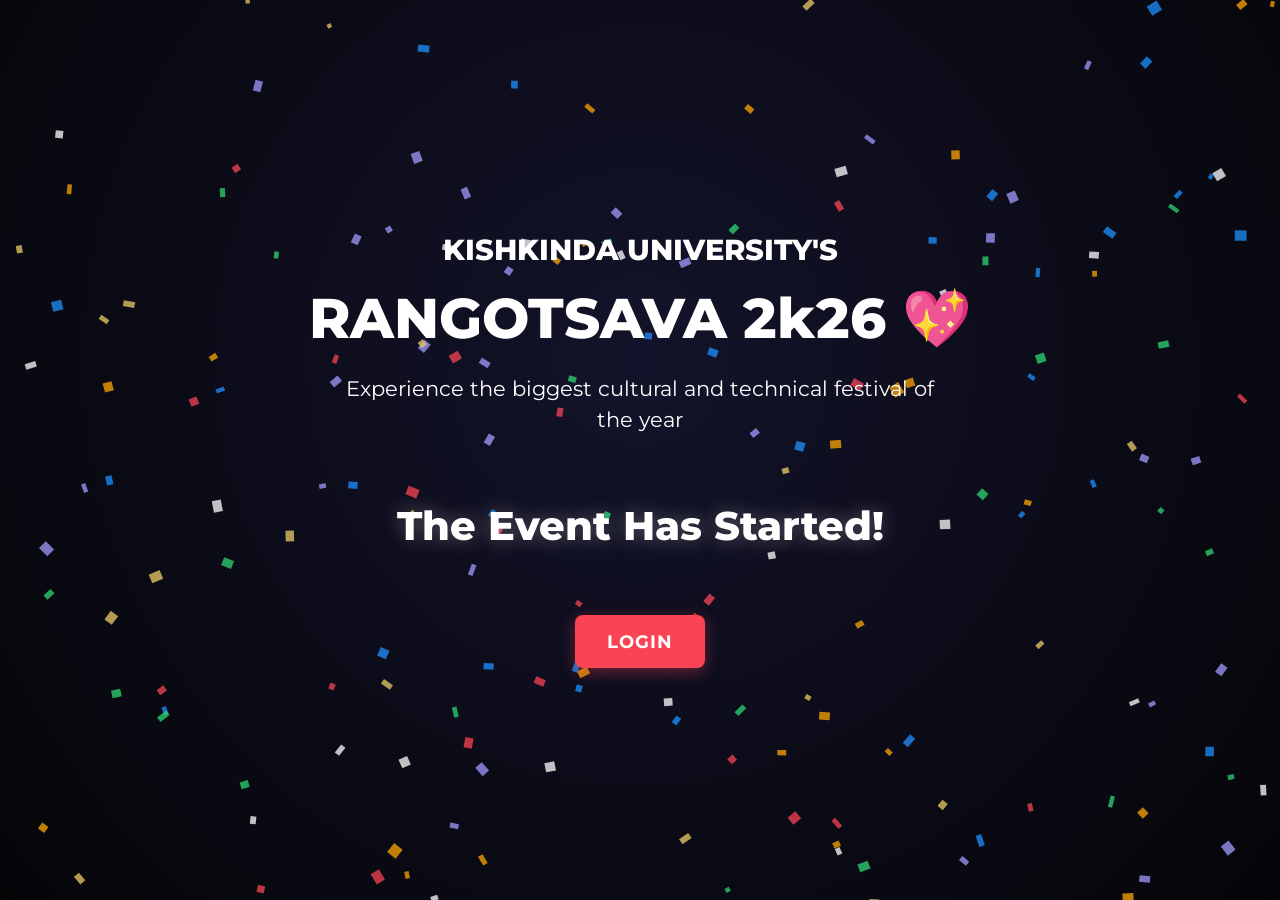
==== commit 6877aff5: "feat: redesign landing page and apply RANGOTSAVA branding" ====
--- a/index.html
+++ b/index.html
@@ -2,34 +2,347 @@
 <html lang="en">
 <head>
   <meta charset="UTF-8">
-  <meta name="viewport" content="width=device-width, initial-scale=1.0">
-  <title>CampusVibe — Redirecting...</title>
-  <meta name="description" content="CampusVibe — College Event Management Platform">
+  <meta name="viewport" content="width=device-width, initial-scale=1.0, maximum-scale=1.0, user-scalable=no">
+  <title>RANGOTSAVA 2k26</title>
+  <meta name="description" content="Experience the biggest cultural and technical festival of the year">
   <link rel="manifest" href="manifest.json">
-  <meta name="theme-color" content="#0B0D1A">
+  <link rel="preconnect" href="https://fonts.googleapis.com">
+  <link rel="preconnect" href="https://fonts.gstatic.com" crossorigin>
+  <link href="https://fonts.googleapis.com/css2?family=Montserrat:wght@400;600;700;800&display=swap" rel="stylesheet">
   <style>
-    body { background: #0B0D1A; display: flex; align-items: center; justify-content: center; height: 100vh; margin: 0; font-family: 'Inter', sans-serif; color: #F0F0F8; }
-    .loader { text-align: center; }
-    .loader__icon { font-size: 3rem; margin-bottom: 16px; animation: pulse 1.5s infinite; }
-    .loader__text { font-size: .9rem; color: #8B8FA3; }
-    @keyframes pulse { 0%,100% { transform: scale(1); } 50% { transform: scale(1.15); } }
+    /* Reset & Base */
+    * { box-sizing: border-box; margin: 0; padding: 0; }
+    body {
+      font-family: 'Montserrat', sans-serif;
+      background-color: #050510;
+      color: #ffffff;
+      overflow-x: hidden;
+      min-height: 100vh;
+      display: flex;
+      flex-direction: column;
+    }
+
+
+
+    /* Background Setup */
+    #particles-canvas {
+      position: fixed;
+      top: 0; left: 0; width: 100%; height: 100%;
+      z-index: 1; pointer-events: none;
+    }
+    .bg-gradient {
+      position: fixed;
+      top: 0; left: 0; width: 100vw; height: 100vh;
+      z-index: 0; pointer-events: none;
+      /* Dark bluish focal point, echoing the deep concert background */
+      background: radial-gradient(circle at 50% 40%, rgba(20, 20, 45, 0.95), #050508 100%);
+    }
+
+    /* Main Hero Content */
+    .hero-wrapper {
+      position: relative;
+      z-index: 10;
+      flex: 1;
+      display: flex;
+      flex-direction: column;
+      align-items: center;
+      justify-content: center;
+      padding: 2rem 1.5rem;
+      text-align: center;
+      width: 100%;
+      margin: auto;
+    }
+
+    .content-block {
+      max-width: 800px;
+      width: 100%;
+      display: flex;
+      flex-direction: column;
+      align-items: center;
+      gap: 1.1rem;
+    }
+
+    .subtitle {
+      font-size: clamp(1.2rem, 5vw, 1.8rem);
+      font-weight: 800;
+      letter-spacing: 0px;
+    }
+
+    .title {
+      font-size: clamp(2rem, 9vw, 3.5rem);
+      font-weight: 800;
+      margin-bottom: 0.2rem;
+    }
+
+    .tagline {
+      font-size: clamp(1rem, 4vw, 1.3rem);
+      font-weight: 400;
+      line-height: 1.5;
+      max-width: 600px;
+      margin-bottom: 2rem;
+    }
+
+    .event-status {
+      font-size: clamp(1.4rem, 6.5vw, 2.5rem);
+      font-weight: 800;
+      margin: 1rem 0 2rem;
+      text-shadow: 0 0 20px rgba(255, 255, 255, 0.3);
+    }
+
+    /* Countdown Timer */
+    .countdown {
+      display: flex;
+      justify-content: center;
+      gap: 1.5rem;
+      margin-bottom: 2rem;
+      flex-wrap: wrap;
+    }
+    .time-box {
+      display: flex;
+      flex-direction: column;
+      align-items: center;
+      background: rgba(0, 0, 0, 0.3);
+      border: 1px solid rgba(255, 255, 255, 0.08);
+      padding: 1.5rem;
+      border-radius: 1rem;
+      min-width: 100px;
+      box-shadow: 0 10px 30px rgba(0, 0, 0, 0.2);
+    }
+    .time-value {
+      font-size: 2.5rem;
+      font-weight: 800;
+      color: #ff4757;
+      line-height: 1;
+    }
+    .time-label {
+      font-size: 0.75rem;
+      color: #9ca3af;
+      text-transform: uppercase;
+      letter-spacing: 2px;
+      margin-top: 0.5rem;
+      font-weight: 600;
+    }
+
+    /* Buttons Container */
+    .buttons-row {
+      display: flex;
+      gap: 1rem;
+      justify-content: center;
+      flex-wrap: wrap;
+      margin-top: 1rem;
+    }
+
+    @media (max-width: 768px) {
+      .countdown { gap: 0.8rem; }
+      .time-box { min-width: 70px; padding: 1rem; }
+      .time-value { font-size: 1.8rem; }
+      .buttons-row { flex-direction: column; width: 100%; max-width: 300px; margin: 1rem auto; }
+      .buttons-row .btn-cta { width: 100%; margin-top: 0; }
+    }
+
+    /* Primary & Secondary Buttons */
+    .btn-cta {
+      background: #fa4454;
+      color: white;
+      text-decoration: none;
+      padding: 1rem 2rem;
+      border-radius: 8px;
+      font-size: clamp(0.95rem, 4vw, 1.1rem);
+      font-weight: 700;
+      box-shadow: 0 4px 15px rgba(250, 68, 84, 0.4);
+      transition: all 0.3s ease;
+      display: inline-flex;
+      align-items: center;
+      justify-content: center;
+      text-transform: uppercase;
+      letter-spacing: 1px;
+    }
+    .btn-cta:hover {
+      background: #ff5e6e;
+      transform: translateY(-3px);
+      box-shadow: 0 6px 20px rgba(250, 68, 84, 0.6);
+    }
+    .btn-outline {
+      background: transparent;
+      border: 2px solid #fa4454;
+      box-shadow: none;
+    }
+    .btn-outline:hover {
+      background: rgba(250, 68, 84, 0.1);
+    }
   </style>
 </head>
 <body>
-  <div class="loader">
-    <div class="loader__icon">🎪</div>
-    <div class="loader__text">Redirecting to your dashboard...</div>
+
+  <!-- Background setup -->
+  <div class="bg-gradient"></div>
+  <canvas id="particles-canvas"></canvas>
+
+  <!-- Hero Content -->
+  <div class="hero-wrapper">
+    <div class="content-block">
+      <h3 class="subtitle">KISHKINDA UNIVERSITY'S</h3>
+      <h1 class="title">RANGOTSAVA 2k26 💖</h1>
+      <p class="tagline">Experience the biggest cultural and technical festival of the year</p>
+      
+      <div id="countdown-wrapper">
+        <div class="countdown" id="countdown">
+          <div class="time-box">
+            <span class="time-value" id="days">00</span>
+            <span class="time-label">Days</span>
+          </div>
+          <div class="time-box">
+            <span class="time-value" id="hours">00</span>
+            <span class="time-label">Hours</span>
+          </div>
+          <div class="time-box">
+            <span class="time-value" id="minutes">00</span>
+            <span class="time-label">Minutes</span>
+          </div>
+          <div class="time-box">
+            <span class="time-value" id="seconds">00</span>
+            <span class="time-label">Seconds</span>
+          </div>
+        </div>
+      </div>
+
+      <div class="buttons-row">
+        <a href="login.html" class="btn-cta" id="btn-primary-cta">Login</a>
+      </div>
+    </div>
   </div>
+
   <script src="js/data.js"></script>
   <script src="js/auth.js"></script>
   <script>
-    // Redirect to the appropriate dashboard based on role
-    const user = getCurrentUser();
-    if (user) {
-      redirectToDashboard(user.role);
-    } else {
-      window.location.href = 'login.html';
-    }
+    // --- Setup routing for Authenticated Users ---
+    document.addEventListener("DOMContentLoaded", () => {
+        if (typeof getCurrentUser === 'function') {
+            const user = getCurrentUser();
+            if (user) {
+                // If user is logged in, change CTA href to their dashboard
+                const btnMain = document.getElementById('btn-primary-cta');
+                let link = 'student.html';
+                if (user.role === 'admin') link = 'admin.html';
+                if (user.role === 'teacher') link = 'teacher.html';
+                btnMain.setAttribute('href', link);
+                btnMain.innerText = 'My Dashboard';
+            }
+        }
+    });
+
+    // --- Countdown Logic ---
+    // Count down to April 25, 2026, at 5 PM (17:00).
+    const targetDate = new Date("April 25, 2026 17:00:00").getTime();
+
+    function updateCountdown() {
+      const now = new Date().getTime();
+      const difference = targetDate - now;
+
+      if (difference <= 0) {
+        document.getElementById('countdown-wrapper').innerHTML = '<h2 class="event-status">The Event Has Started!</h2>';
+        return;
+      }
+
+      const days = Math.floor(difference / (1000 * 60 * 60 * 24));
+      const hours = Math.floor((difference % (1000 * 60 * 60 * 24)) / (1000 * 60 * 60));
+      const minutes = Math.floor((difference % (1000 * 60 * 60)) / (1000 * 60));
+      const seconds = Math.floor((difference % (1000 * 60)) / 1000);
+
+      const daysEl = document.getElementById('days');
+      if (daysEl) {
+        daysEl.innerText = String(days).padStart(2, '0');
+        document.getElementById('hours').innerText = String(hours).padStart(2, '0');
+        document.getElementById('minutes').innerText = String(minutes).padStart(2, '0');
+        document.getElementById('seconds').innerText = String(seconds).padStart(2, '0');
+      }
+    }
+
+    setInterval(updateCountdown, 1000);
+    updateCountdown();
+
+    // --- Particle Confetti Effect ---
+    // Modified to look like dynamic falling stage confetti
+    const canvas = document.getElementById('particles-canvas');
+    const ctx = canvas.getContext('2d');
+    let particlesArray = [];
+
+    function resizeCanvas() {
+        canvas.width = window.innerWidth;
+        canvas.height = window.innerHeight;
+    }
+    resizeCanvas();
+    window.addEventListener('resize', () => {
+      resizeCanvas();
+      initConfetti();
+    });
+
+    class ConfettiParticle {
+      constructor() {
+        this.reset();
+        this.y = Math.random() * canvas.height; // initial random spread across height
+      }
+      reset() {
+        this.x = Math.random() * canvas.width;
+        this.y = Math.random() * -100; // start slightly above screen
+        this.sizeX = Math.random() * 8 + 4; // width of confetti
+        this.sizeY = Math.random() * 8 + 4; // height of confetti
+        this.speedY = Math.random() * 3 + 1; // downward velocity
+        this.speedX = (Math.random() - 0.5) * 2; // horizontal drift
+        
+        // Classic confetti party colors
+        const colors = ['#fa4454', '#2ed573', '#1e90ff', '#ffa502', '#ffffff', '#eccc68', '#a29bfe'];
+        this.color = colors[Math.floor(Math.random() * colors.length)];
+        this.rotation = Math.random() * 360; // Initial rotation angle
+        this.rotationSpeed = (Math.random() - 0.5) * 6; // Spin speed
+      }
+      update() {
+        this.y += this.speedY;
+        this.x += this.speedX;
+        this.rotation += this.rotationSpeed;
+
+        // Pendulum-like sway effect mimicking air resistance
+        this.x += Math.sin(this.y * 0.02) * 1.5; 
+
+        // Reset once it falls past the bottom margin
+        if (this.y > canvas.height + 20) {
+          this.reset();
+        }
+        // Horizontal screen wrapping
+        if (this.x > canvas.width + 20) this.x = -20;
+        if (this.x < -20) this.x = canvas.width + 20;
+      }
+      draw() {
+        ctx.save();
+        ctx.translate(this.x, this.y);
+        ctx.rotate(this.rotation * Math.PI / 180);
+        ctx.fillStyle = this.color;
+        ctx.globalAlpha = 0.75;
+        // Drawing the rectangular piece of falling confetti
+        ctx.fillRect(-this.sizeX / 2, -this.sizeY / 2, this.sizeX, this.sizeY);
+        ctx.restore();
+      }
+    }
+
+    function initConfetti() {
+      particlesArray = [];
+      const numParticles = Math.min(window.innerWidth / 6, 200); // Responsive density calculation
+      for (let i = 0; i < numParticles; i++) {
+        particlesArray.push(new ConfettiParticle());
+      }
+    }
+
+    function animateConfetti() {
+      ctx.clearRect(0, 0, canvas.width, canvas.height);
+      particlesArray.forEach(p => {
+        p.update();
+        p.draw();
+      });
+      requestAnimationFrame(animateConfetti);
+    }
+
+    initConfetti();
+    animateConfetti();
   </script>
 </body>
 </html>
